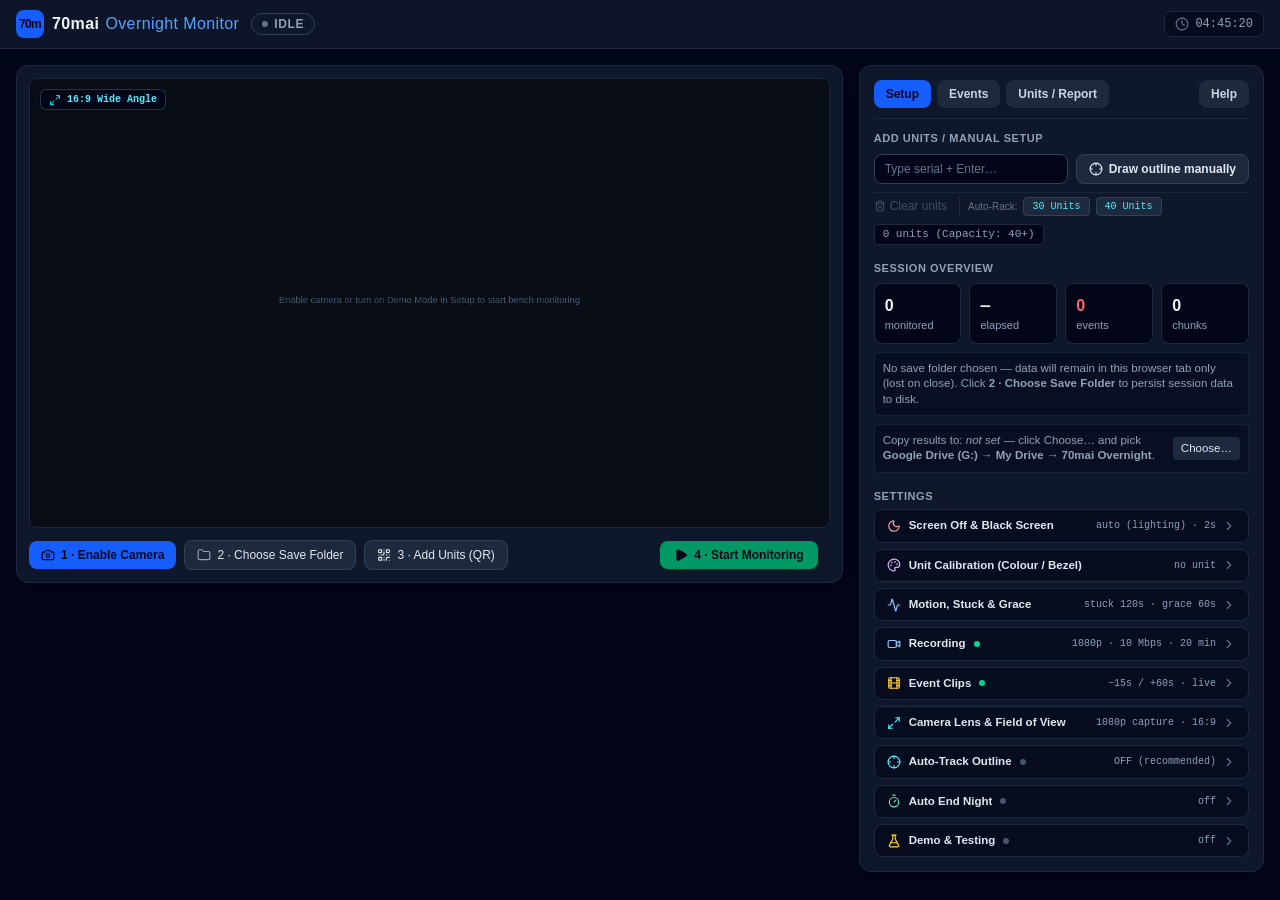
==== react/index.html @ 2e449e05 "React bundle: auto thresholds that follow the lighting Built from Amirul-Dasher/70mai-overnight-moni" ====
<!doctype html>
<html lang="en">
  <head>
    <meta charset="UTF-8" />
    <meta name="viewport" content="width=device-width, initial-scale=1.0" />
    <title>70mai Overnight Monitor</title>
    <meta name="description" content="Automated bench QA monitoring system for dashcams with QR barcode tracking, screen luminance detection, and overnight failure reporting." />
    <meta property="og:title" content="70mai Overnight Monitor" />
    <meta property="og:description" content="Automated bench QA monitoring system for dashcams with QR barcode tracking, screen luminance detection, and overnight failure reporting." />
    <meta property="og:type" content="website" />
    <meta name="twitter:card" content="summary_large_image" />
    <script>
    // Capture-resolution cap from the link. Setup → Camera Lens now has a capture-size setting
    // (default 1080p); a ?cap= value stored here overrides it, and the app says so.
    // Use ?cap=2560 (1440p), ?cap=1920 (1080p), ?cap=0 (back to native 4K). Choice is remembered.
    (function () {
      var p = new URLSearchParams(location.search);
      if (p.has("cap")) {
        var v = parseInt(p.get("cap"), 10) || 0;
        try { v ? localStorage.setItem("s600cap", String(v)) : localStorage.removeItem("s600cap"); } catch (e) {}
      }
      var cap = 0;
      try { cap = parseInt(localStorage.getItem("s600cap") || "0", 10) || 0; } catch (e) {}
      if (!cap || !navigator.mediaDevices) return;
      var gum = navigator.mediaDevices.getUserMedia.bind(navigator.mediaDevices);
      navigator.mediaDevices.getUserMedia = function (c) {
        try {
          if (c && c.video && typeof c.video === "object") {
            c.video.width = { ideal: cap, min: 640 };
            c.video.height = { ideal: Math.round(cap * 9 / 16), min: 360 };
          }
        } catch (e) {}
        return gum(c);
      };
      window.addEventListener("load", function () {
        var b = document.createElement("div");
        b.textContent = "⚡ capture capped at " + cap + "px (?cap=0 to reset)";
        b.style.cssText = "position:fixed;bottom:6px;left:8px;z-index:9999;font:11px sans-serif;color:#f5a623;opacity:.8;pointer-events:none";
        document.body.appendChild(b);
      });
    })();
    // Lark alert sidecar: the app writes a snapshot file for every event and a rec_*.webm
    // per video chunk — watching file creation gives us fault DMs + heartbeats without
    // touching the compiled bundle. Arm once with ?larkkey=<key> (?larkkey=off to disarm).
    (function () {
      var p = new URLSearchParams(location.search);
      if (p.has("larkkey")) {
        var k = String(p.get("larkkey") || "");
        try { (k && k !== "off") ? localStorage.setItem("s600larkkey", k) : localStorage.removeItem("s600larkkey"); } catch (e) {}
      }
      var key = "";
      try { key = localStorage.getItem("s600larkkey") || ""; } catch (e) {}
      // Google Drive links in the fault DMs: a Google Apps Script in the technician's own
      // account (see ../apps-script/) answers "which Drive folder is night/serial". Arm once
      // with ?gdrive=<the script's /exec address> (?gdrive=off to stop). When a fault happens
      // the page asks it and puts the folder's own drive.google.com link in the DM; if Drive
      // has not uploaded the folder yet, the DM carries the script's link, which redirects.
      // personal: script.google.com/macros/s/<id>/exec · Workspace: script.google.com/a/macros/<domain>/s/<id>/exec
      var GDRIVE_RE = /^https:\/\/script\.google\.com\/(macros\/s\/|a\/macros\/[A-Za-z0-9.-]+\/s\/)[A-Za-z0-9_-]+\/exec$/;
      var gdrive = "";
      try { gdrive = localStorage.getItem("s600gdrive") || ""; } catch (e) {}
      if (p.has("gdrive")) {
        var g = String(p.get("gdrive") || "").trim();
        if (!g || g === "off") {
          try { localStorage.removeItem("s600gdrive"); } catch (e) {}
          gdrive = "";
        } else if (!GDRIVE_RE.test(g)) {
          alert("Drive links NOT switched on: the ?gdrive= address should be the script's Web app URL, which ends in /exec.\n\nGot: " + g.slice(0, 120));
        } else if (g !== gdrive) {
          // A link alone must not re-point the DMs at somebody else's script — ask first.
          if (confirm("Use this Google Apps Script for the Google Drive links in the Lark messages?\n\n" + g)) {
            try { localStorage.setItem("s600gdrive", g); } catch (e) {}
            gdrive = g;
          }
        }
      }
      if (!GDRIVE_RE.test(gdrive)) gdrive = "";
      var gdriveId = gdrive ? gdrive.replace(/\/exec$/, "").split("/").pop() : "";
      if (!key || !window.FileSystemDirectoryHandle) return;
      var URL_ = "https://refurbish-department-workstation.netlify.app/.netlify/functions/monitor-alert";
      function send(kind, payload) {
        var body = Object.assign({ key: key, kind: kind }, payload || {});
        return fetch(URL_, { method: "POST", keepalive: true, headers: { "content-type": "text/plain;charset=utf-8" }, body: JSON.stringify(body) })
          .then(function (r) { return r.json(); }).then(function (d) { return !!d.ok; }).catch(function () { return false; });
      }
      var st = { started: false, lastChunk: 0, seen: {}, hb: null, curName: "", lastWriteAt: 0, written: 0, stallAlerted: false, watch: null,
        night: "", flagged: {}, nEvents: 0, driveUrls: {} };
      // The script's own link for a night folder (serial = "") or a unit folder. Needs no
      // lookup: opened later, it shows a one-click page to the folder once Drive has it.
      function clickUrl(night, serial) {
        return gdrive + "?night=" + encodeURIComponent(night) + (serial ? "&serial=" + encodeURIComponent(serial) : "");
      }
      var isFolderUrl = function (u) { return /^https:\/\/drive\.google\.com\/drive\/folders\/[A-Za-z0-9_-]+$/.test(String(u)); };
      // Resolves to the Drive link for this night's unit (serial), or the night folder itself
      // (serial = ""): the folder's own drive.google.com link when Drive already has it, else
      // the script's link. "" when not armed. Never takes more than ~8 s, so a fault DM is
      // delayed by at most that. Results are cached per night + serial; a reply's night
      // folder is cached too, so End Night usually has the night link ready without waiting.
      function driveLookup(serial) {
        if (!gdrive || !st.night) return Promise.resolve("");
        var night = st.night, k = night + "|" + (serial || "");
        if (st.driveUrls[k]) return Promise.resolve(st.driveUrls[k]);
        var ctl = window.AbortController ? new AbortController() : null;
        var timer = ctl ? setTimeout(function () { ctl.abort(); }, 8000) : null;
        return fetch(clickUrl(night, serial) + "&json=1", ctl ? { signal: ctl.signal } : {})
          .then(function (r) { return r.json(); })
          .then(function (d) {
            if (d && d.ok && d.night && isFolderUrl(d.night.url)) st.driveUrls[night + "|"] = d.night.url;
            var hit = d && d.ok && (serial ? d.unit : d.night);
            if (hit && isFolderUrl(hit.url)) {
              st.driveUrls[k] = hit.url;
              return hit.url;
            }
            console.warn("[70mai] Drive folder for " + (serial || night) + " is not in Google Drive yet — the DM carries the script's link instead");
            return clickUrl(night, serial);
          })
          .catch(function (e) {
            console.warn("[70mai] Drive link lookup failed (" + ((e && e.name) || e) + ") — the DM carries the script's link instead");
            return clickUrl(night, serial);
          })
          .then(function (u) { if (timer) clearTimeout(timer); return u; });
      }
      // An open chunk reads as 0 bytes until it is closed (Chrome writes to a swap file),
      // so watch the writes themselves: every successful write() on any writable stream
      // marks the recorder alive. A healthy MediaRecorder writes every second.
      var origWrite = window.FileSystemWritableFileStream && FileSystemWritableFileStream.prototype.write;
      if (origWrite) FileSystemWritableFileStream.prototype.write = function (data) {
        var p = origWrite.apply(this, arguments);
        try { p.then(function () { st.lastWriteAt = Date.now(); st.stallAlerted = false; st.written += (data && data.size) || 0; }, function () {}); } catch (e) {}
        return p;
      };
      function startStallWatch() {
        if (st.watch) return;
        // Every 60s: ~4 min without a successful write = recording stalled
        // (tab throttled / crashing / out of memory) — DM once, re-arm on recovery.
        st.watch = setInterval(function () {
          if (!st.curName || !st.lastWriteAt) return;
          var now = Date.now();
          if (!st.stallAlerted && now - st.lastWriteAt > 4 * 60000) {
            st.stallAlerted = true;
            send("stalled", { detail: "chunk " + st.curName + " stopped at ~" + Math.round(st.written / 1e6) + " MB, no write for " + Math.round((now - st.lastWriteAt) / 60000) + " min", time: new Date().toLocaleTimeString("en-GB") });
          }
        }, 60000);
      }
      function onFile(name, dir) {
        var now = Date.now();
        // End Night writes report.txt last. That is our only reliable "the session
        // finished properly" signal, and it disarms the server watchdog so closing
        // the tab afterwards is not mistaken for a crash.
        if (name === "report.txt") {
          // Once per session: End Night then copies report.txt into the results
          // folder (Google Drive), which must not send a second "end" DM.
          // Resetting `started` also lets a second session in the same tab announce itself.
          if (!st.started) return;
          st.started = false;
          clearInterval(st.hb); clearInterval(st.pg); clearInterval(st.watch);
          st.watch = null; st.curName = "";
          // Sent at once — keepalive survives the tab being closed right after End Night,
          // and the server watchdog only stands down on this DM. The night-folder link is
          // whatever is already known: the direct link if an earlier lookup cached it,
          // else the script's link, which needs no lookup.
          var endPayload = { events: st.nEvents, flagged: Object.keys(st.flagged).join(", "), time: new Date().toLocaleTimeString("en-GB") };
          if (gdrive && st.night) endPayload.driveUrl = st.driveUrls[st.night + "|"] || clickUrl(st.night, "");
          send("end", endPayload);
          return;
        }
        if (/^rec_\d+\.webm$/.test(name)) {
          st.lastChunk = now;
          st.curName = name; st.lastWriteAt = now; st.written = 0; st.stallAlerted = false;
          if (!st.started) {
            st.started = true; st.flagged = {}; st.nEvents = 0;
            // session.json is written just before the first chunk, in the same folder: it lists the units
            var startTime = new Date().toLocaleTimeString("en-GB");
            dir.getFileHandle("session.json").then(function (h) { return h.getFile(); }).then(function (f) { return f.text(); })
              .then(function (t) { return (JSON.parse(t).units || []).length; }, function () { return "?"; })
              .then(function (n) { send("start", { units: n, time: startTime }); });
            startStallWatch();
            clearInterval(st.hb);
            st.hb = setInterval(function () {
              if (Date.now() - st.lastChunk < 25 * 60000) send("heartbeat", { units: "recording", events: st.nEvents, elapsed: "react build" });
            }, 3600000);
            // Silent 5-min liveness ping for the server-side watchdog. A frozen or
            // discarded tab stops sending these, which is the only way the silence
            // can be noticed — the tab cannot report its own death. No DM is sent
            // for a ping; the hourly heartbeat above is the one a human reads.
            clearInterval(st.pg);
            st.pg = setInterval(function () { send("ping", {}); }, 5 * 60000);
            // Warm the night-folder link for the end DM: Drive for desktop usually has the
            // folder a few minutes after Start Monitoring (any fault lookup caches it too).
            if (gdrive) {
              setTimeout(function () { driveLookup(""); }, 3 * 60000);
              setTimeout(function () { driveLookup(""); }, 30 * 60000);
            }
          }
          return;
        }
        // Snapshot names are e<id>_<serial>_<TYPE>_<HHMMSS>_zone.jpg. The event type
        // itself can contain an underscore (STUCK_STATIC, AUTO_OFF, TRACK_MOVE), and
        // \w matches underscores too — so a greedy e[\w]+_ prefix used to swallow the
        // serial and then split the TYPE in half, giving DMs like
        // "Unit: STUCK / Event: STATIC". Match the id as digits only and the type
        // against the known set so there is nothing left to guess.
        var m = name.match(/^e\d+_(.+)_(AUTO_OFF|RESTART|STUCK_STATIC|GLITCH|TRACK_MOVE|DISTURBANCE|INFO)_(\d{6})_zone\.jpe?g$/);
        if (!m) return;
        var serial = m[1], type = m[2].toUpperCase(), t = m[3];
        if (type === "DISTURBANCE" || type === "INFO") return; // bench-level / info — not unit faults
        if (st.seen[name]) return;
        st.seen[name] = 1;
        st.flagged[serial] = 1; st.nEvents++;
        var time = t.replace(/(\d\d)(\d\d)(\d\d)/, "$1:$2:$3");
        // night = the night_… folder name, so the server can link this unit's Google Drive folder;
        // driveUrl = that link already resolved here, when the Apps Script route is armed
        driveLookup(serial).then(function (u) {
          var payload = { serial: serial, event: type, night: st.night, detail: "snapshot " + name, time: time };
          if (u) payload.driveUrl = u;
          send("fault", payload);
        });
      }
      var orig = FileSystemDirectoryHandle.prototype.getFileHandle;
      FileSystemDirectoryHandle.prototype.getFileHandle = function (name, opts) {
        try { if (opts && opts.create) onFile(String(name), this); } catch (e) {}
        return orig.apply(this, arguments);
      };
      // Remember the night folder's name (night_YYYY-MM-DD_HHMM) for the Drive links
      var origDir = FileSystemDirectoryHandle.prototype.getDirectoryHandle;
      FileSystemDirectoryHandle.prototype.getDirectoryHandle = function (name, opts) {
        try { if (opts && opts.create && /^night_\d{4}-\d{2}-\d{2}_\d{4}$/.test(String(name))) st.night = String(name); } catch (e) {}
        return origDir.apply(this, arguments);
      };
      window.__larkTest = function () { return send("test", {}); };
      // Console check for the Drive links: __driveTest("SERIAL", "night_2026-10-02_1805")
      window.__driveTest = function (serial, night) { if (night) st.night = String(night); return driveLookup(serial || ""); };
      window.addEventListener("load", function () {
        var b = document.createElement("div");
        b.textContent = "📨 Lark alerts armed" + (gdrive ? " · Drive links on (script …" + gdriveId.slice(-8) + ")" : "") + " (?larkkey=off to disarm)";
        b.style.cssText = "position:fixed;bottom:20px;left:8px;z-index:9999;font:11px sans-serif;color:#34d399;opacity:.8;pointer-events:none";
        document.body.appendChild(b);
        // Prove the key works now: a ping is silent server-side, and a wrong key (a new
        // laptop armed with a typo, or the placeholder left in a copied link) would
        // otherwise make every DM fail without a word on screen.
        fetch(URL_, { method: "POST", headers: { "content-type": "text/plain;charset=utf-8" }, body: JSON.stringify({ key: key, kind: "ping" }) })
          .then(function (r) { return r.json(); })
          .then(function (d) {
            if (d && d.ok) return;
            b.style.color = "#fbbf24";
            b.textContent = (d && /key/i.test(String(d.error))
              ? "⚠ Lark key REJECTED — no messages will be sent. Open the monitor once with ?larkkey=<the key from the first laptop>"
              : "⚠ Lark alerts: server replied \"" + ((d && d.error) || "unexpectedly") + "\" — no messages will be sent");
          })
          .catch(function () {
            b.style.color = "#fbbf24";
            b.textContent = "⚠ Lark alert server unreachable from this laptop — check the network or a blocker; no messages will be sent";
          });
      });
    })();
    </script>
    <script type="module" crossorigin src="assets/index-DfnoHQyg.js"></script>
    <link rel="stylesheet" crossorigin href="assets/index-Dfp0-PXE.css">
  </head>
  <body>
    <div id="root"></div>
  </body>
</html>
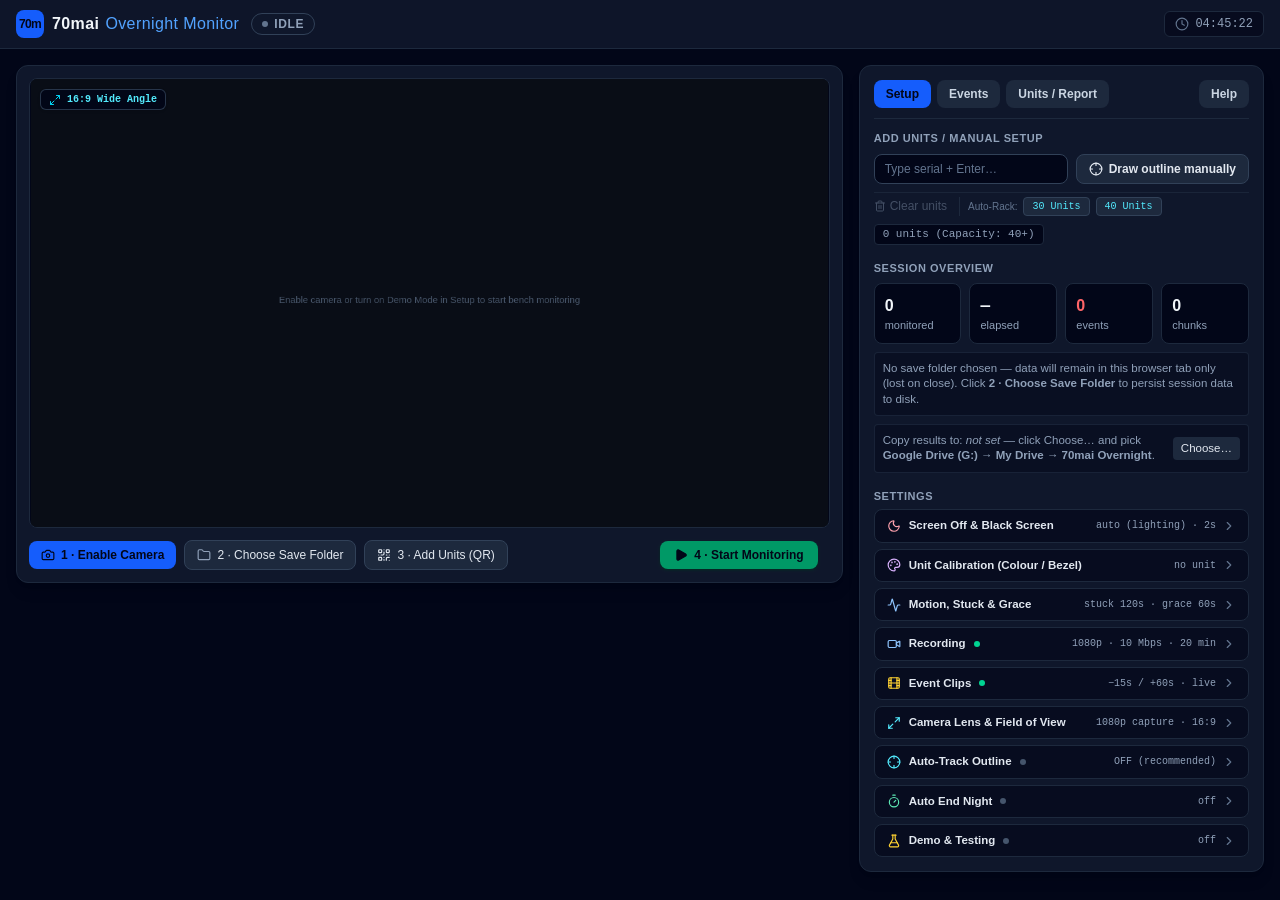
==== commit 9a6d185d: "React bundle: night record of the auto thresholds Built from Amirul-Dasher/70mai-overnight-monitor "" ====
--- a/react/index.html
+++ b/react/index.html
@@ -254,8 +254,8 @@
       });
     })();
     </script>
-    <script type="module" crossorigin src="assets/index-DfnoHQyg.js"></script>
-    <link rel="stylesheet" crossorigin href="assets/index-Dfp0-PXE.css">
+    <script type="module" crossorigin src="assets/index-BYbTn0uu.js"></script>
+    <link rel="stylesheet" crossorigin href="assets/index-Cq7DNn85.css">
   </head>
   <body>
     <div id="root"></div>
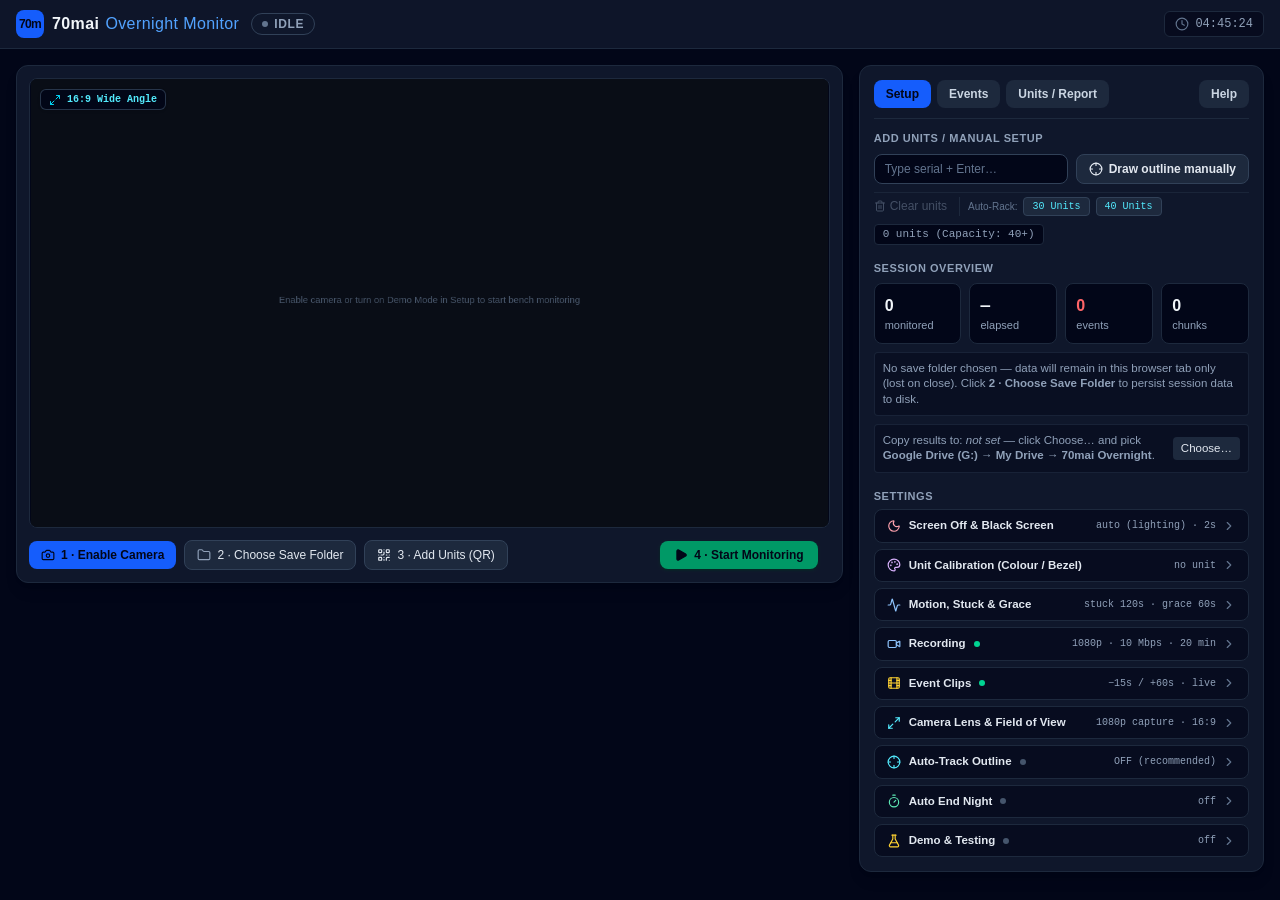
==== commit 42f4d82c: "React bundle: live auto-threshold levels per unit in Units / Report Built from Amirul-Dasher/70mai-o" ====
--- a/react/index.html
+++ b/react/index.html
@@ -254,8 +254,8 @@
       });
     })();
     </script>
-    <script type="module" crossorigin src="assets/index-BYbTn0uu.js"></script>
-    <link rel="stylesheet" crossorigin href="assets/index-Cq7DNn85.css">
+    <script type="module" crossorigin src="assets/index-BNIzGeNW.js"></script>
+    <link rel="stylesheet" crossorigin href="assets/index-DWZ1JI3H.css">
   </head>
   <body>
     <div id="root"></div>
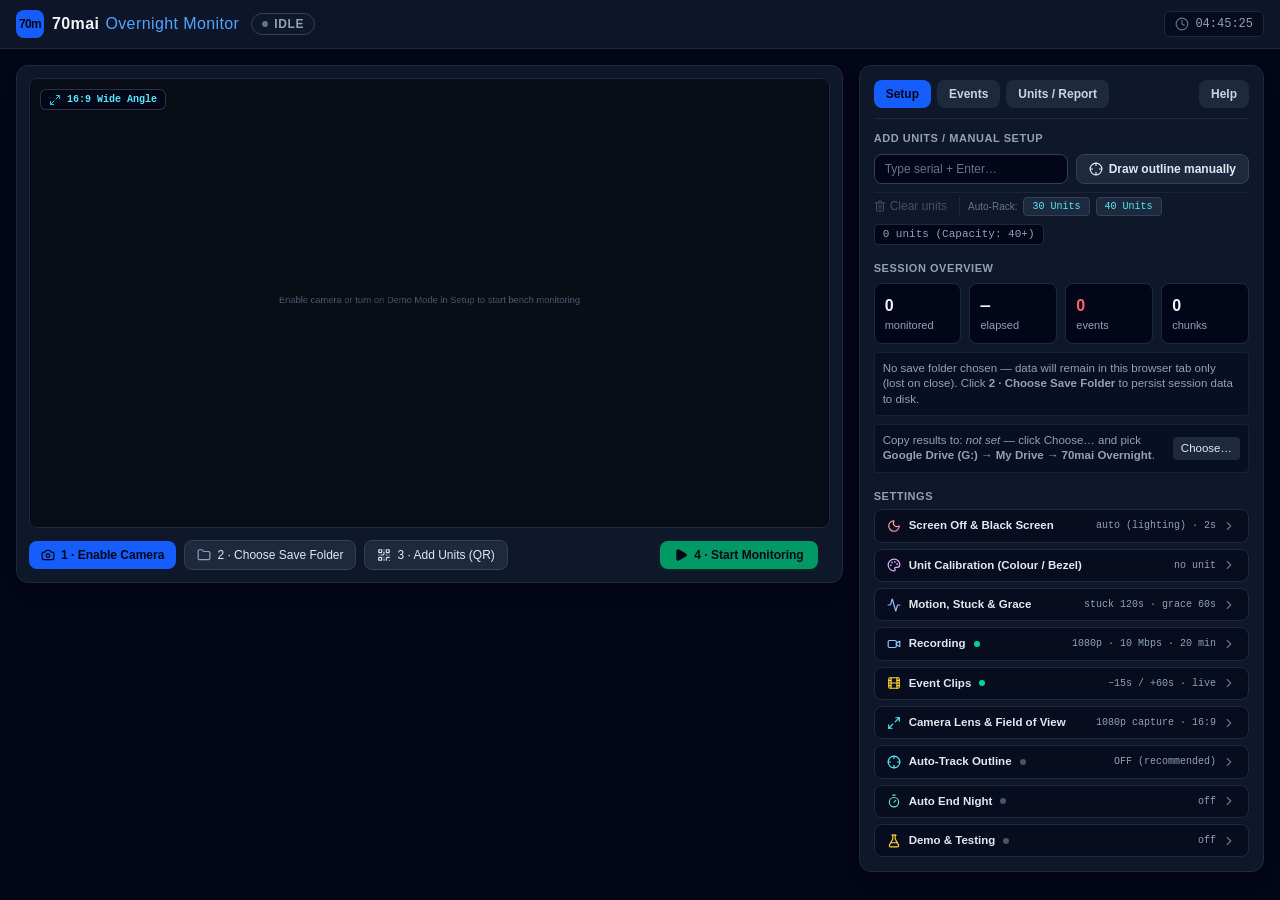
==== commit 6d09ee94: "React bundle: auto thresholds use the darkest casing strip, a dark cap and re-seed after lighting ch" ====
--- a/react/index.html
+++ b/react/index.html
@@ -254,7 +254,7 @@
       });
     })();
     </script>
-    <script type="module" crossorigin src="assets/index-BNIzGeNW.js"></script>
+    <script type="module" crossorigin src="assets/index-BolvVk3W.js"></script>
     <link rel="stylesheet" crossorigin href="assets/index-DWZ1JI3H.css">
   </head>
   <body>
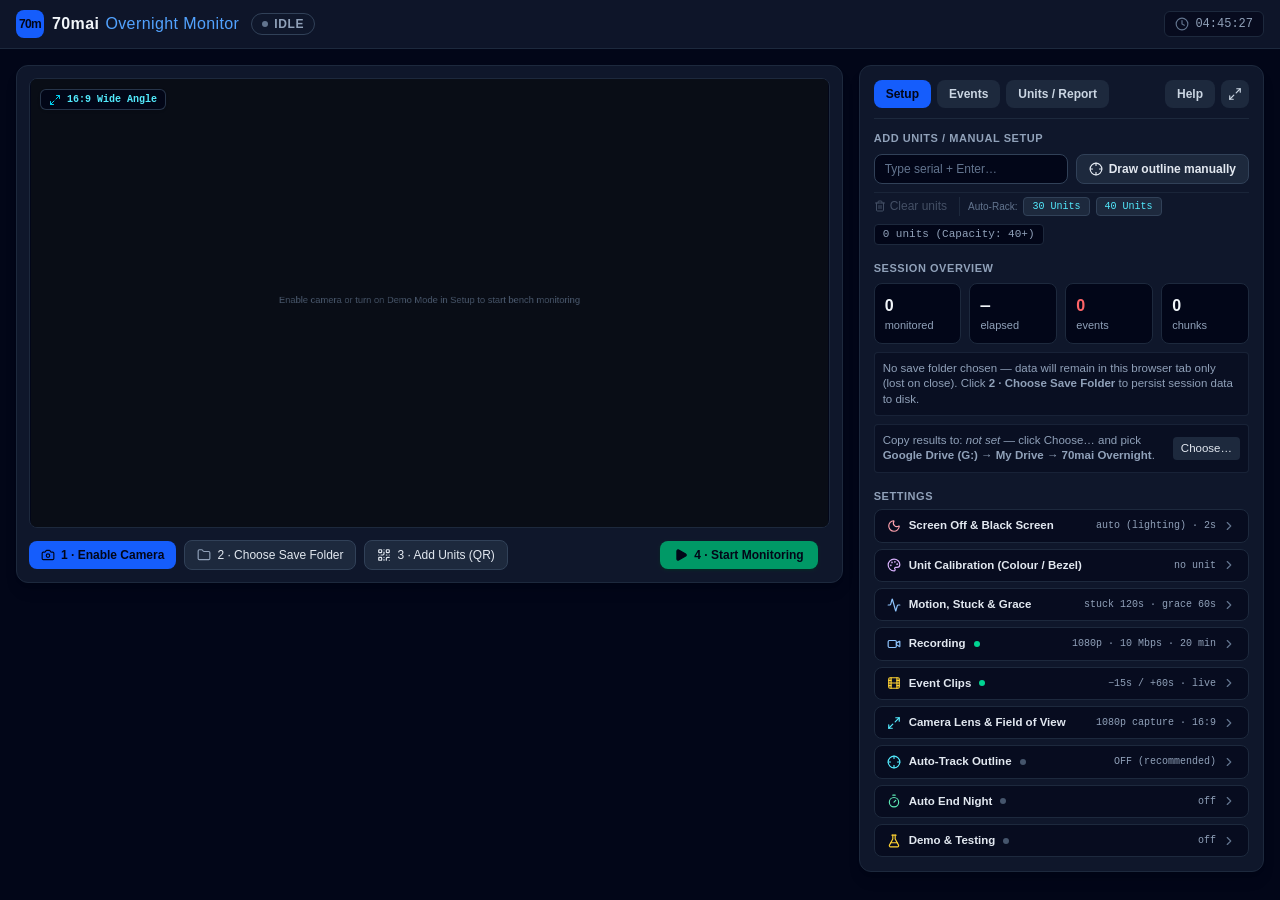
==== commit 5511a8b9: "React bundle: widen-panel toggle for the Events and Units / Report tabs Co-Authored-By: Claude Fable" ====
--- a/react/index.html
+++ b/react/index.html
@@ -254,8 +254,8 @@
       });
     })();
     </script>
-    <script type="module" crossorigin src="assets/index-BolvVk3W.js"></script>
-    <link rel="stylesheet" crossorigin href="assets/index-DWZ1JI3H.css">
+    <script type="module" crossorigin src="assets/index-Bljl9NXe.js"></script>
+    <link rel="stylesheet" crossorigin href="assets/index-TUs7GM4-.css">
   </head>
   <body>
     <div id="root"></div>
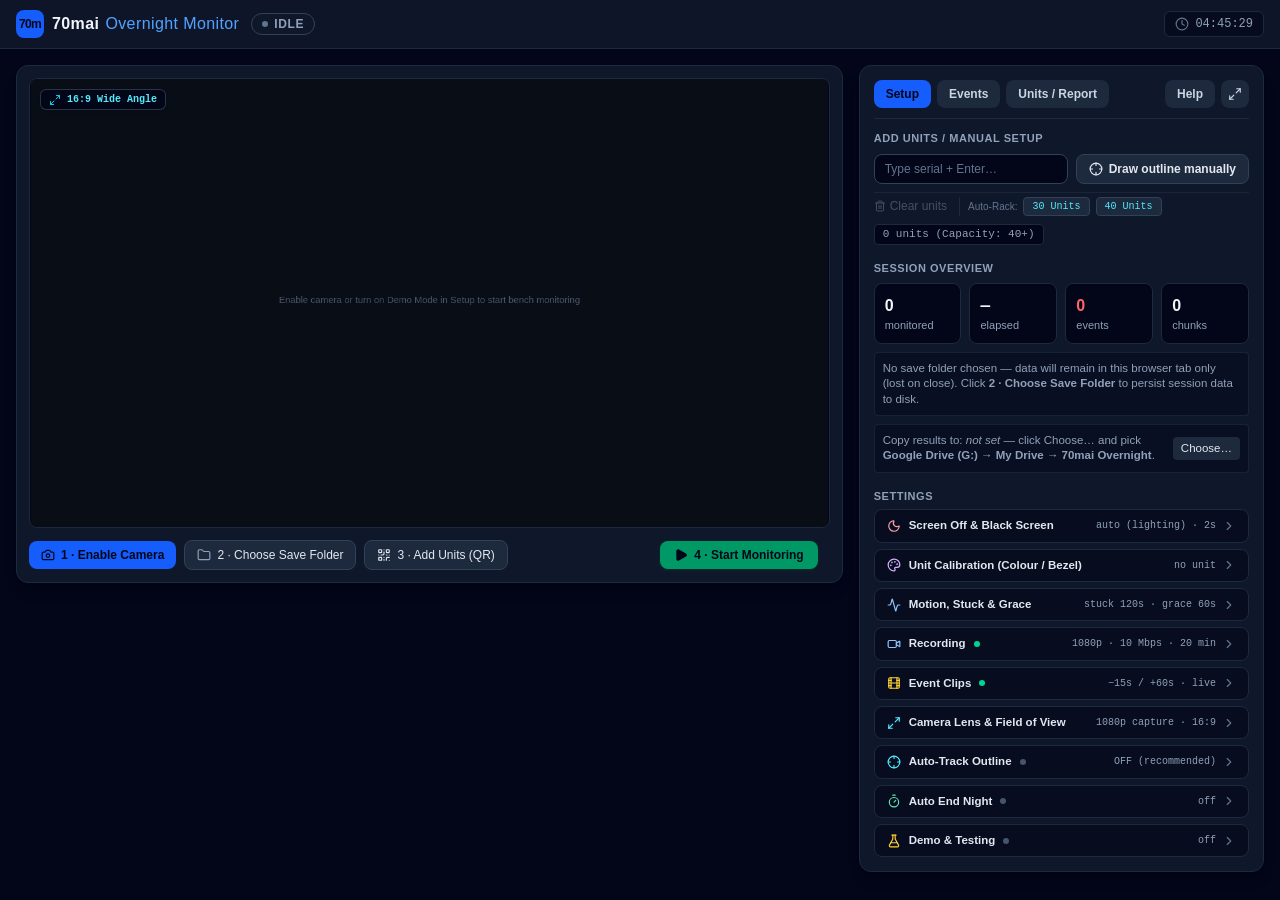
==== commit dda468e9: "Lark end DM only after report.txt is saved; bundle with the End Night red banner The sidecar used to" ====
--- a/react/index.html
+++ b/react/index.html
@@ -142,28 +142,32 @@
           }
         }, 60000);
       }
+      // End Night's last real write is report.txt. Its successful close is our only
+      // reliable "the session finished properly" signal, and it disarms the server
+      // watchdog so closing the tab afterwards is not mistaken for a crash.
+      function onReportSaved() {
+        // Once per session: End Night then copies report.txt into the results
+        // folder (Google Drive), which must not send a second "end" DM.
+        // Resetting `started` also lets a second session in the same tab announce itself.
+        if (!st.started) return;
+        st.started = false;
+        clearInterval(st.hb); clearInterval(st.pg); clearInterval(st.watch);
+        st.watch = null; st.curName = "";
+        // Sent at once — keepalive survives the tab being closed right after End Night,
+        // and the server watchdog only stands down on this DM. The night-folder link is
+        // whatever is already known: the direct link if an earlier lookup cached it,
+        // else the script's link, which needs no lookup.
+        var endPayload = { events: st.nEvents, flagged: Object.keys(st.flagged).join(", "), time: new Date().toLocaleTimeString("en-GB") };
+        if (gdrive && st.night) endPayload.driveUrl = st.driveUrls[st.night + "|"] || clickUrl(st.night, "");
+        send("end", endPayload);
+      }
       function onFile(name, dir) {
         var now = Date.now();
-        // End Night writes report.txt last. That is our only reliable "the session
-        // finished properly" signal, and it disarms the server watchdog so closing
-        // the tab afterwards is not mistaken for a crash.
-        if (name === "report.txt") {
-          // Once per session: End Night then copies report.txt into the results
-          // folder (Google Drive), which must not send a second "end" DM.
-          // Resetting `started` also lets a second session in the same tab announce itself.
-          if (!st.started) return;
-          st.started = false;
-          clearInterval(st.hb); clearInterval(st.pg); clearInterval(st.watch);
-          st.watch = null; st.curName = "";
-          // Sent at once — keepalive survives the tab being closed right after End Night,
-          // and the server watchdog only stands down on this DM. The night-folder link is
-          // whatever is already known: the direct link if an earlier lookup cached it,
-          // else the script's link, which needs no lookup.
-          var endPayload = { events: st.nEvents, flagged: Object.keys(st.flagged).join(", "), time: new Date().toLocaleTimeString("en-GB") };
-          if (gdrive && st.night) endPayload.driveUrl = st.driveUrls[st.night + "|"] || clickUrl(st.night, "");
-          send("end", endPayload);
-          return;
-        }
+        // report.txt is handled by the createWritable hook below: the end DM goes out only
+        // once the report has been written AND closed, not when End Night merely asks for
+        // its handle (2026-10-15: every End Night write failed on a Drive folder, the DM
+        // still went out, and there was no report).
+        if (name === "report.txt") return;
         if (/^rec_\d+\.webm$/.test(name)) {
           st.lastChunk = now;
           st.curName = name; st.lastWriteAt = now; st.written = 0; st.stallAlerted = false;
@@ -221,6 +225,26 @@
         try { if (opts && opts.create) onFile(String(name), this); } catch (e) {}
         return orig.apply(this, arguments);
       };
+      // The end DM waits for report.txt to be written and closed: wrap close() on the
+      // writable End Night opens for it. A failed write never closes, so no DM goes out
+      // and the server watchdog's silence alarm stays armed — which is the right outcome.
+      var origCW = window.FileSystemFileHandle && FileSystemFileHandle.prototype.createWritable;
+      if (origCW) FileSystemFileHandle.prototype.createWritable = function () {
+        var p = origCW.apply(this, arguments);
+        if (this.name === "report.txt") {
+          try {
+            p.then(function (ws) {
+              var oc = ws.close;
+              ws.close = function () {
+                var c = oc.apply(ws, arguments);
+                try { c.then(function () { onReportSaved(); }, function () {}); } catch (e) {}
+                return c;
+              };
+            }, function () {});
+          } catch (e) {}
+        }
+        return p;
+      };
       // Remember the night folder's name (night_YYYY-MM-DD_HHMM) for the Drive links
       var origDir = FileSystemDirectoryHandle.prototype.getDirectoryHandle;
       FileSystemDirectoryHandle.prototype.getDirectoryHandle = function (name, opts) {
@@ -254,7 +278,7 @@
       });
     })();
     </script>
-    <script type="module" crossorigin src="assets/index-Bljl9NXe.js"></script>
+    <script type="module" crossorigin src="assets/index-DG9XjL0-.js"></script>
     <link rel="stylesheet" crossorigin href="assets/index-TUs7GM4-.css">
   </head>
   <body>
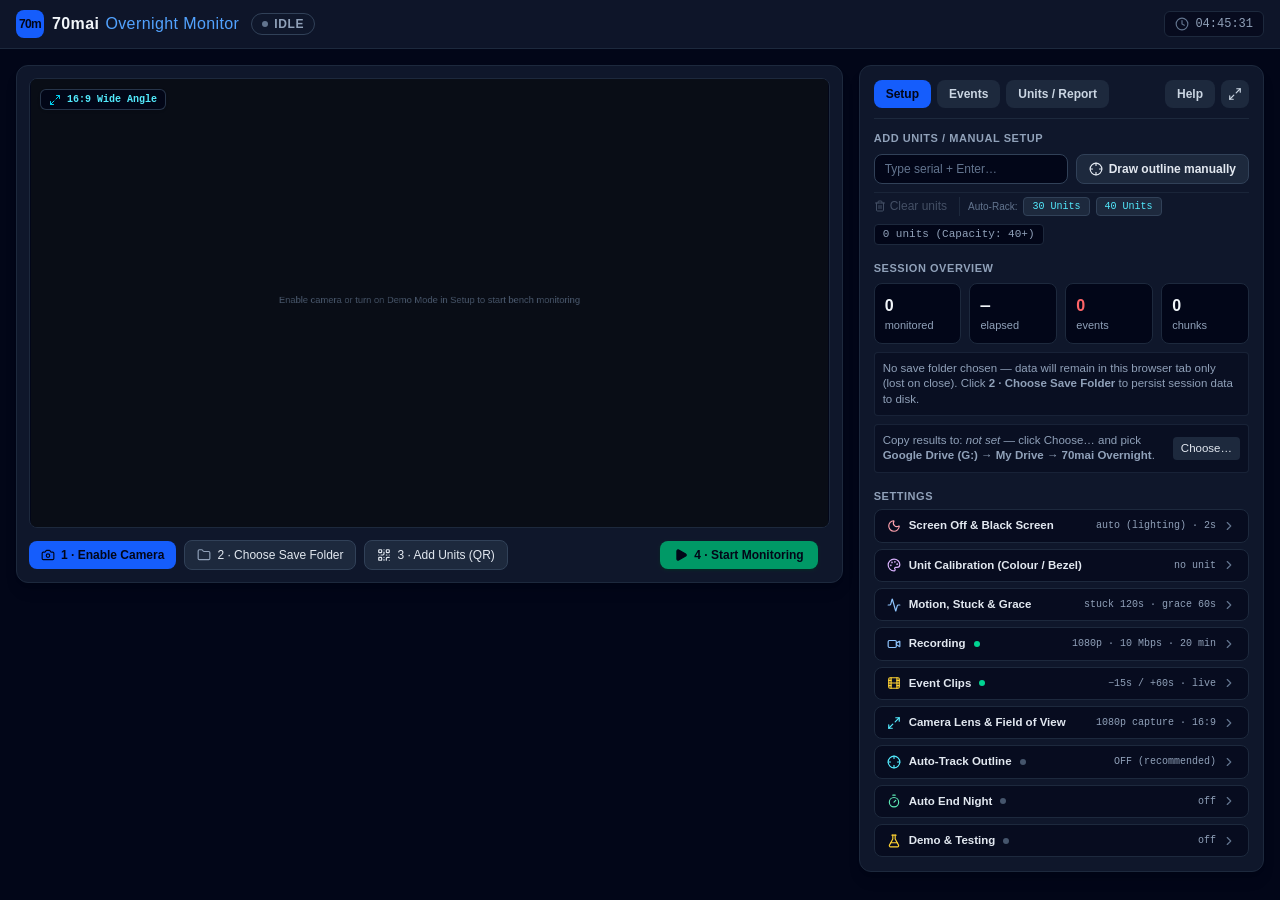
==== commit 268379fb: "React bundle: network camera source (WebRTC/WHEP) for the tablet bench Co-Authored-By: Claude Fable " ====
--- a/react/index.html
+++ b/react/index.html
@@ -278,7 +278,7 @@
       });
     })();
     </script>
-    <script type="module" crossorigin src="assets/index-DG9XjL0-.js"></script>
+    <script type="module" crossorigin src="assets/index-D-7RFoEi.js"></script>
     <link rel="stylesheet" crossorigin href="assets/index-TUs7GM4-.css">
   </head>
   <body>
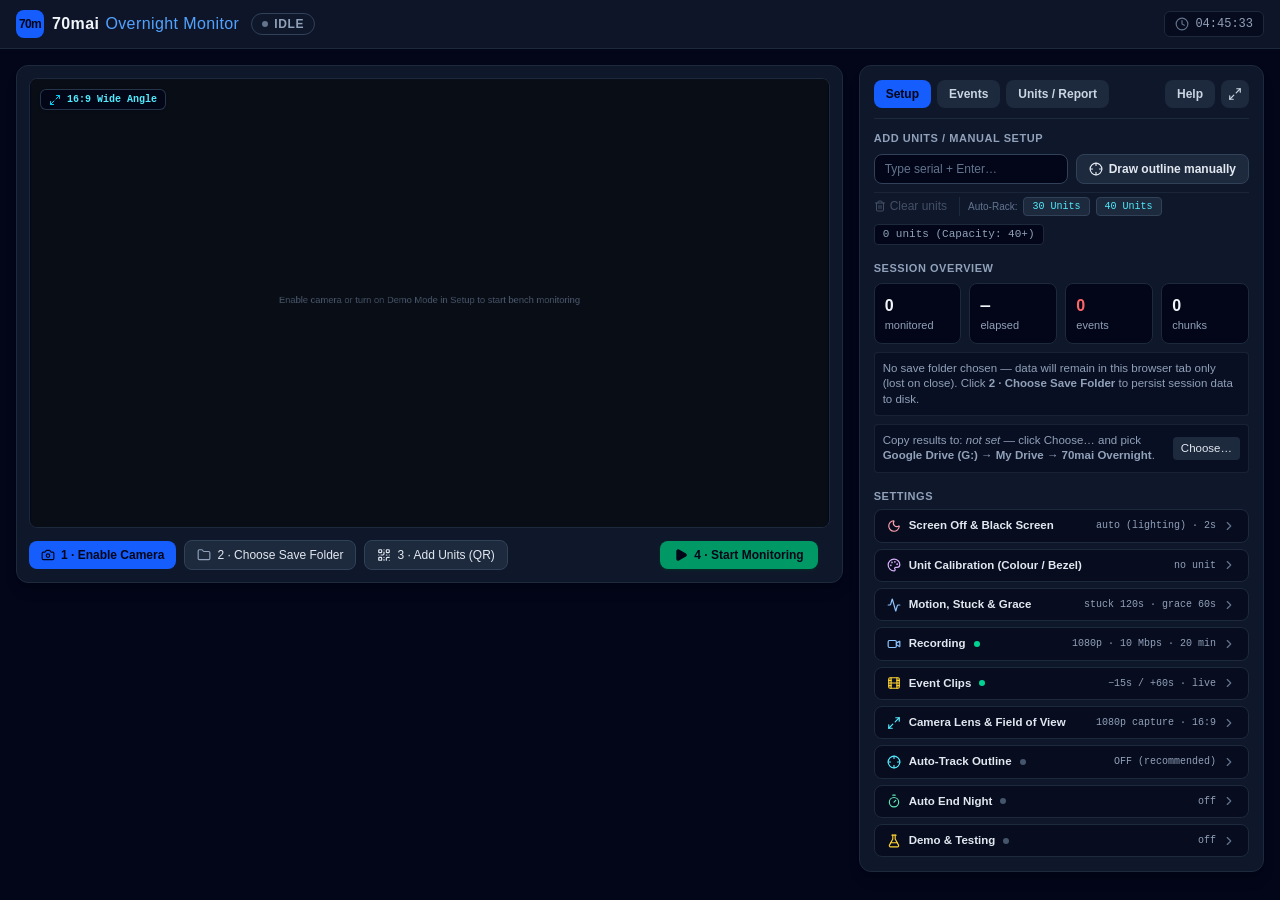
==== commit 23027c25: "React bundle: network camera stall watch on bytes received Co-Authored-By: Claude Fable 5.1 <noreply" ====
--- a/react/index.html
+++ b/react/index.html
@@ -278,7 +278,7 @@
       });
     })();
     </script>
-    <script type="module" crossorigin src="assets/index-D-7RFoEi.js"></script>
+    <script type="module" crossorigin src="assets/index-jM3Gri9h.js"></script>
     <link rel="stylesheet" crossorigin href="assets/index-TUs7GM4-.css">
   </head>
   <body>
